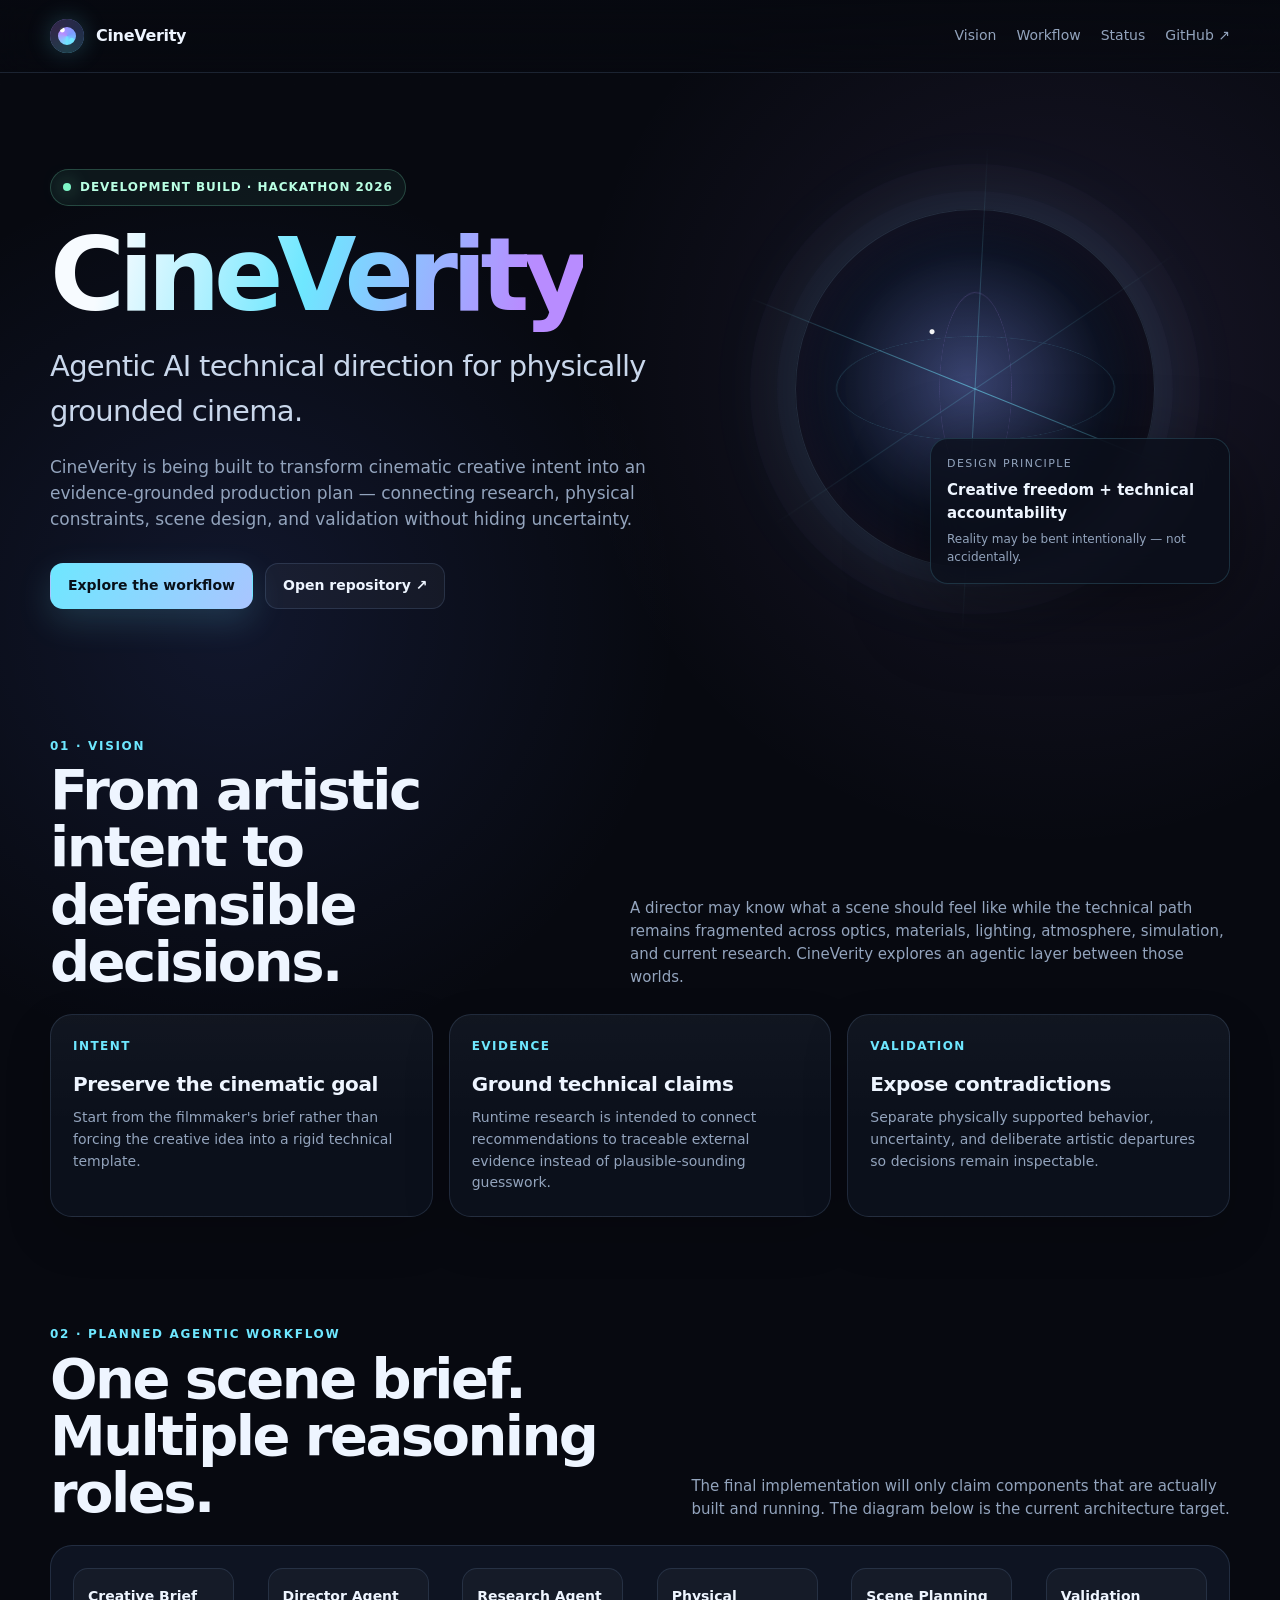
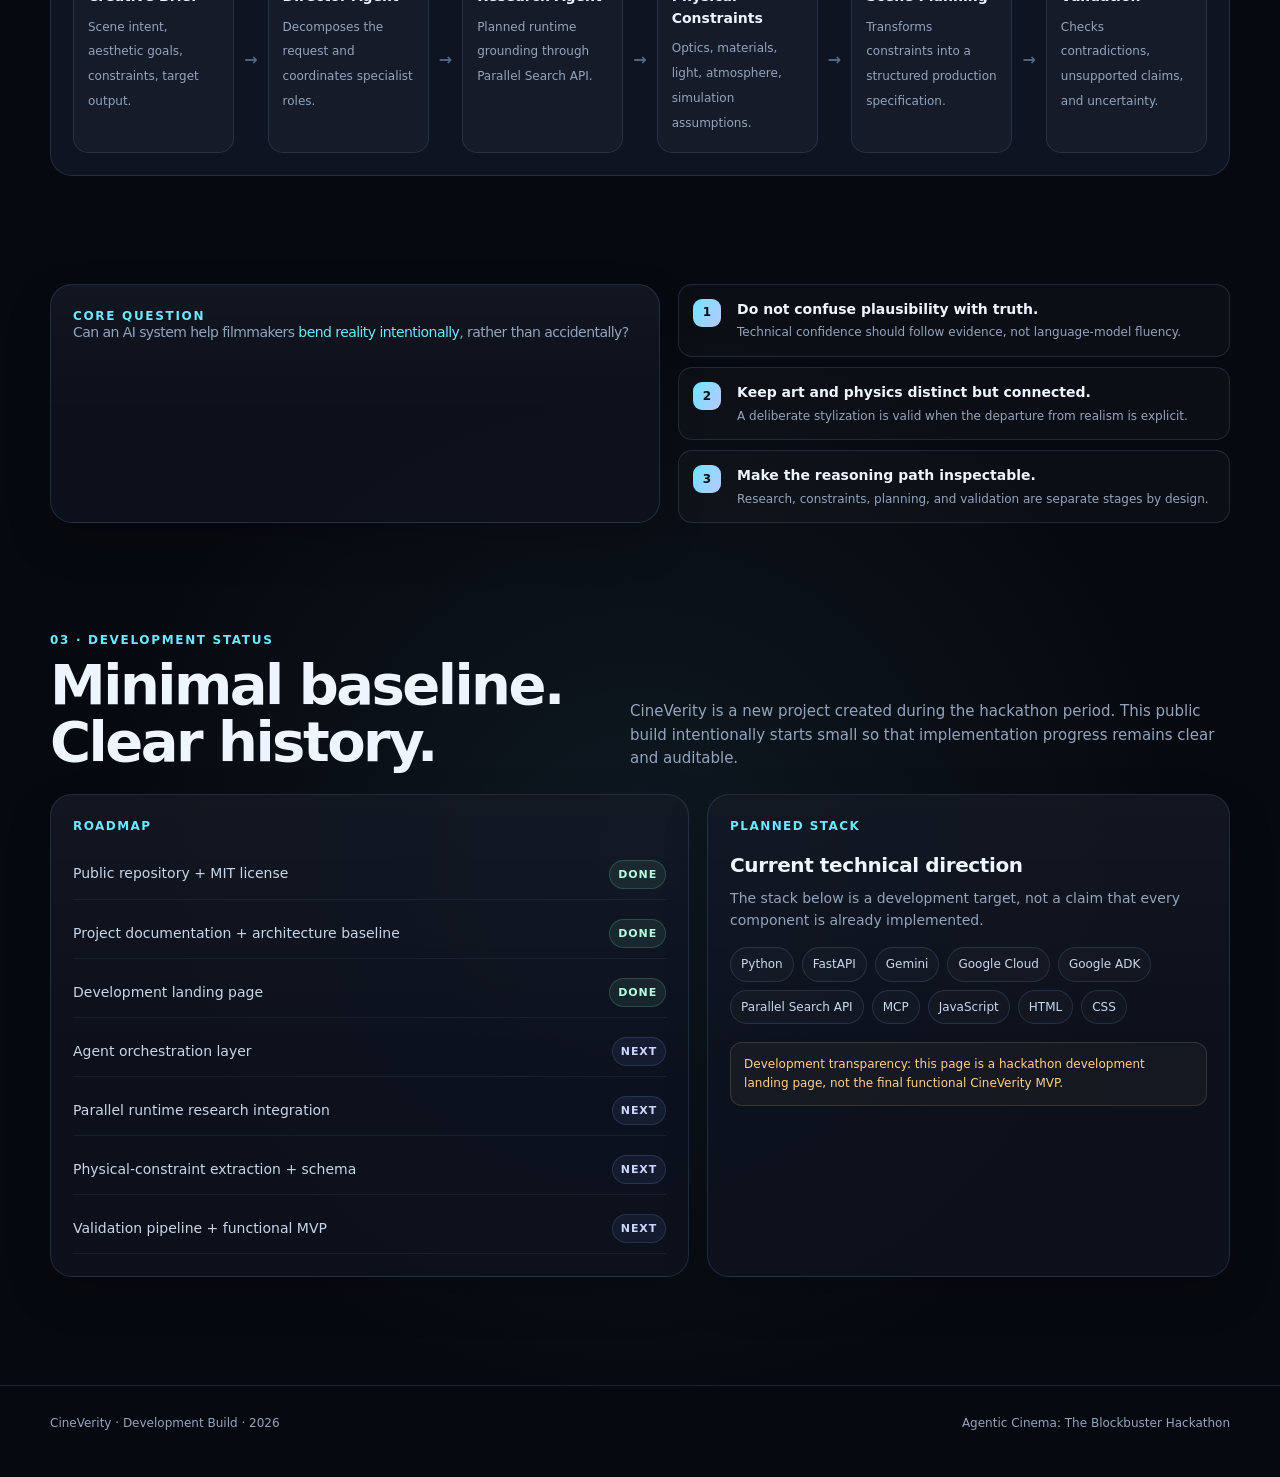
==== index.html @ a11a8a52 "chore: initialize CineVerity hackathon scaffold Add development landing page, architecture documenta" ====
<!DOCTYPE html>
<html lang="en">
<head>
  <meta charset="UTF-8" />
  <meta name="viewport" content="width=device-width, initial-scale=1.0" />
  <meta name="description" content="CineVerity — an agentic AI technical director for evidence-grounded, physically coherent cinematic production planning." />
  <meta name="theme-color" content="#070910" />
  <title>CineVerity — Agentic AI Technical Director</title>
  <style>
    :root{--bg:#070910;--panel:rgba(14,19,31,.74);--text:#eef5ff;--muted:#93a4bd;--line:rgba(157,198,255,.14);--cyan:#6ee7ff;--blue:#7c9cff;--violet:#b88cff;--green:#7ef6c7;--warning:#ffd18a;--radius:22px;--max:1180px}
    *{box-sizing:border-box}html{scroll-behavior:smooth}body{margin:0;min-height:100vh;color:var(--text);background:radial-gradient(circle at 18% 20%,rgba(92,124,255,.12),transparent 28rem),radial-gradient(circle at 82% 12%,rgba(184,140,255,.10),transparent 30rem),radial-gradient(circle at 50% 80%,rgba(110,231,255,.07),transparent 34rem),var(--bg);font-family:Inter,ui-sans-serif,system-ui,-apple-system,BlinkMacSystemFont,"Segoe UI",sans-serif;line-height:1.55;overflow-x:hidden}
    body:before{content:"";position:fixed;inset:0;pointer-events:none;opacity:.18;background-image:linear-gradient(rgba(255,255,255,.025) 1px,transparent 1px),linear-gradient(90deg,rgba(255,255,255,.025) 1px,transparent 1px);background-size:42px 42px;mask-image:linear-gradient(to bottom,black,transparent 92%)}
    a{color:inherit;text-decoration:none}.shell{width:min(calc(100% - 34px),var(--max));margin:0 auto}.nav{position:sticky;top:0;z-index:20;backdrop-filter:blur(18px);background:linear-gradient(to bottom,rgba(7,9,16,.92),rgba(7,9,16,.62));border-bottom:1px solid var(--line)}
    .nav-inner{height:72px;display:flex;align-items:center;justify-content:space-between;gap:24px}.brand{display:flex;align-items:center;gap:12px;font-weight:760;letter-spacing:-.02em}.mark{width:34px;height:34px;border-radius:50%;background:radial-gradient(circle at 36% 32%,#fff 0 2px,transparent 3px),radial-gradient(circle at 64% 63%,var(--cyan) 0 2px,transparent 3px),conic-gradient(from 180deg,var(--cyan),var(--violet),var(--blue),var(--cyan));box-shadow:0 0 24px rgba(110,231,255,.22),inset 0 0 0 8px rgba(7,9,16,.76)}
    .nav-links{display:flex;align-items:center;gap:20px;color:var(--muted);font-size:14px}.nav-links a:hover{color:var(--text)}.hero{padding:96px 0 74px}.hero-grid{display:grid;grid-template-columns:1.1fr .9fr;gap:48px;align-items:center}
    .badge{display:inline-flex;align-items:center;gap:9px;padding:8px 12px;border:1px solid rgba(126,246,199,.22);background:rgba(126,246,199,.06);color:#b9ffe3;border-radius:999px;font-size:12px;letter-spacing:.08em;text-transform:uppercase;font-weight:720}.dot{width:8px;height:8px;border-radius:50%;background:var(--green);box-shadow:0 0 18px rgba(126,246,199,.65)}
    h1{margin:22px 0 0;font-size:clamp(54px,8vw,104px);line-height:.92;letter-spacing:-.062em}.gradient-text{background:linear-gradient(105deg,#f7fbff 12%,var(--cyan) 48%,var(--violet) 88%);-webkit-background-clip:text;background-clip:text;color:transparent}.kicker{margin:22px 0 0;color:#c9d7eb;font-size:clamp(20px,2.6vw,29px);letter-spacing:-.024em;max-width:760px;font-weight:540}.lead{margin:20px 0 0;color:var(--muted);max-width:720px;font-size:17px}
    .actions{display:flex;flex-wrap:wrap;gap:12px;margin-top:30px}.button{display:inline-flex;align-items:center;justify-content:center;gap:10px;min-height:46px;padding:0 17px;border-radius:13px;border:1px solid var(--line);background:rgba(255,255,255,.04);font-size:14px;font-weight:700;transition:.18s}.button:hover{transform:translateY(-2px);border-color:rgba(110,231,255,.34);background:rgba(110,231,255,.07)}.button.primary{color:#081019;background:linear-gradient(120deg,var(--cyan),#a9c5ff);border-color:transparent;box-shadow:0 12px 34px rgba(110,231,255,.16)}
    .hero-orbit{min-height:430px;display:grid;place-items:center;position:relative}.orb{width:min(78vw,360px);aspect-ratio:1;border-radius:50%;position:relative;background:radial-gradient(circle at 38% 34%,rgba(255,255,255,.95) 0 2px,transparent 3px),radial-gradient(circle at 48% 48%,rgba(124,156,255,.35),rgba(13,20,37,.92) 50%,rgba(7,9,16,.98) 70%);border:1px solid rgba(159,198,255,.18);box-shadow:0 0 0 18px rgba(124,156,255,.022),0 0 0 45px rgba(184,140,255,.018),0 0 92px rgba(110,231,255,.12),inset 0 0 55px rgba(184,140,255,.10);animation:float 7s ease-in-out infinite}.orb:before,.orb:after{content:"";position:absolute;inset:11%;border-radius:50%;border:1px solid rgba(110,231,255,.17);transform:rotateX(68deg) rotateZ(20deg)}.orb:after{inset:23%;border-color:rgba(184,140,255,.20);transform:rotateY(68deg) rotateZ(-24deg)}
    .ray{position:absolute;left:50%;top:50%;width:135%;height:1px;transform-origin:center;background:linear-gradient(90deg,transparent,rgba(110,231,255,.58),transparent)}.r1{transform:translate(-50%,-50%) rotate(22deg)}.r2{transform:translate(-50%,-50%) rotate(93deg);opacity:.58}.r3{transform:translate(-50%,-50%) rotate(146deg);opacity:.34}.signal-card{position:absolute;right:0;bottom:20px;width:min(82%,300px);padding:16px;border-radius:18px;background:rgba(11,15,26,.78);border:1px solid rgba(110,231,255,.16);box-shadow:0 24px 80px rgba(0,0,0,.42);backdrop-filter:blur(18px)}.signal-label{color:var(--muted);font-size:11px;text-transform:uppercase;letter-spacing:.13em}.signal-value{margin-top:7px;font-weight:760;font-size:15px}.signal-note{margin-top:4px;color:var(--muted);font-size:12px}
    .section{padding:54px 0}.section-head{display:flex;align-items:end;justify-content:space-between;gap:28px;margin-bottom:24px}.eyebrow{color:var(--cyan);font-size:12px;text-transform:uppercase;font-weight:760;letter-spacing:.14em}h2{margin:6px 0 0;font-size:clamp(32px,5vw,56px);letter-spacing:-.045em;line-height:1.02}.section-copy{max-width:600px;color:var(--muted);font-size:15px}.grid-3{display:grid;grid-template-columns:repeat(3,1fr);gap:16px}.card{position:relative;border-radius:var(--radius);padding:22px;background:linear-gradient(180deg,rgba(255,255,255,.025),transparent 55%),var(--panel);border:1px solid var(--line);box-shadow:0 18px 46px rgba(0,0,0,.18);overflow:hidden}.card-index{color:var(--cyan);font-size:12px;font-weight:760;letter-spacing:.12em}.card h3{margin:14px 0 7px;letter-spacing:-.02em;font-size:20px}.card p{margin:0;color:var(--muted);font-size:14px}
    .workflow{margin-top:20px;padding:22px;border:1px solid var(--line);background:rgba(16,22,36,.92);border-radius:var(--radius);overflow-x:auto}.flow{display:flex;align-items:stretch;gap:10px;min-width:920px}.node{flex:1 0 150px;padding:17px 14px;border-radius:15px;background:rgba(255,255,255,.03);border:1px solid rgba(157,198,255,.13);min-height:110px}.node strong{display:block;font-size:14px;margin-bottom:6px}.node span{color:var(--muted);font-size:12px}.arrow{align-self:center;color:#536983;font-weight:800}
    .truth-panel{display:grid;grid-template-columns:1.05fr .95fr;gap:18px}.quote{font-size:clamp(28px,4vw,46px);letter-spacing:-.04em;line-height:1.08;margin:0}.quote em{color:var(--cyan);font-style:normal}.principles{display:grid;gap:10px}.principle{display:grid;grid-template-columns:32px 1fr;gap:12px;align-items:start;padding:14px;border-radius:14px;border:1px solid var(--line);background:rgba(255,255,255,.025)}.principle-number{width:28px;height:28px;display:grid;place-items:center;border-radius:9px;font-size:12px;font-weight:800;color:#061018;background:linear-gradient(120deg,var(--cyan),#b9c8ff)}.principle strong{display:block;font-size:14px}.principle span{display:block;margin-top:3px;color:var(--muted);font-size:12px}
    .status{display:grid;grid-template-columns:1.1fr .9fr;gap:18px}.progress-list{list-style:none;padding:0;margin:14px 0 0;display:grid;gap:9px}.progress-list li{display:flex;align-items:center;justify-content:space-between;gap:20px;padding:10px 0;border-bottom:1px solid rgba(157,198,255,.08);color:#c9d6e8;font-size:14px}.state{font-size:11px;font-weight:800;text-transform:uppercase;letter-spacing:.08em;padding:5px 8px;border-radius:999px;white-space:nowrap}.done{color:#b8ffe2;background:rgba(126,246,199,.08);border:1px solid rgba(126,246,199,.18)}.next{color:#cbd5ff;background:rgba(124,156,255,.08);border:1px solid rgba(124,156,255,.18)}.stack{display:flex;flex-wrap:wrap;gap:8px;margin-top:16px}.chip{border-radius:999px;padding:7px 10px;font-size:12px;color:#c9d8ee;border:1px solid var(--line);background:rgba(255,255,255,.025)}.disclaimer{color:var(--warning);font-size:12px;margin-top:18px;padding:12px 13px;border:1px solid rgba(255,209,138,.15);background:rgba(255,209,138,.045);border-radius:12px}
    footer{margin-top:54px;border-top:1px solid var(--line);padding:28px 0 44px;color:var(--muted);font-size:12px}.footer-inner{display:flex;justify-content:space-between;gap:24px;flex-wrap:wrap}@keyframes float{0%,100%{transform:translateY(0)}50%{transform:translateY(-12px)}}@media(max-width:900px){.hero-grid,.truth-panel,.status{grid-template-columns:1fr}.hero{padding-top:70px}.hero-orbit{min-height:360px;margin-top:10px}.signal-card{right:6%}.grid-3{grid-template-columns:1fr}.section-head{align-items:start;flex-direction:column}}@media(max-width:640px){.nav-links a:not(.repo-link){display:none}.nav-inner{height:64px}.hero{padding-top:58px}.shell{width:min(calc(100% - 24px),var(--max));}.card{padding:18px}.hero-orbit{min-height:320px}.signal-card{right:0;bottom:0}}@media(prefers-reduced-motion:reduce){html{scroll-behavior:auto}.orb{animation:none}.button{transition:none}}
  </style>
</head>
<body>
  <nav class="nav"><div class="shell nav-inner"><a class="brand" href="#top"><span class="mark"></span><span>CineVerity</span></a><div class="nav-links"><a href="#vision">Vision</a><a href="#workflow">Workflow</a><a href="#status">Status</a><a class="repo-link" href="https://github.com/victortutu-hub/cineverity" target="_blank" rel="noopener noreferrer">GitHub ↗</a></div></div></nav>
  <main id="top">
    <section class="hero"><div class="shell hero-grid"><div><div class="badge"><span class="dot"></span> Development build · Hackathon 2026</div><h1><span class="gradient-text">CineVerity</span></h1><p class="kicker">Agentic AI technical direction for physically grounded cinema.</p><p class="lead">CineVerity is being built to transform cinematic creative intent into an evidence-grounded production plan — connecting research, physical constraints, scene design, and validation without hiding uncertainty.</p><div class="actions"><a class="button primary" href="#workflow">Explore the workflow</a><a class="button" href="https://github.com/victortutu-hub/cineverity" target="_blank" rel="noopener noreferrer">Open repository ↗</a></div></div><div class="hero-orbit"><div class="orb"><span class="ray r1"></span><span class="ray r2"></span><span class="ray r3"></span></div><div class="signal-card"><div class="signal-label">Design principle</div><div class="signal-value">Creative freedom + technical accountability</div><div class="signal-note">Reality may be bent intentionally — not accidentally.</div></div></div></div></section>
    <section class="section" id="vision"><div class="shell"><div class="section-head"><div><div class="eyebrow">01 · Vision</div><h2>From artistic intent to defensible decisions.</h2></div><div class="section-copy">A director may know what a scene should feel like while the technical path remains fragmented across optics, materials, lighting, atmosphere, simulation, and current research. CineVerity explores an agentic layer between those worlds.</div></div><div class="grid-3"><article class="card"><div class="card-index">INTENT</div><h3>Preserve the cinematic goal</h3><p>Start from the filmmaker's brief rather than forcing the creative idea into a rigid technical template.</p></article><article class="card"><div class="card-index">EVIDENCE</div><h3>Ground technical claims</h3><p>Runtime research is intended to connect recommendations to traceable external evidence instead of plausible-sounding guesswork.</p></article><article class="card"><div class="card-index">VALIDATION</div><h3>Expose contradictions</h3><p>Separate physically supported behavior, uncertainty, and deliberate artistic departures so decisions remain inspectable.</p></article></div></div></section>
    <section class="section" id="workflow"><div class="shell"><div class="section-head"><div><div class="eyebrow">02 · Planned agentic workflow</div><h2>One scene brief. Multiple reasoning roles.</h2></div><div class="section-copy">The final implementation will only claim components that are actually built and running. The diagram below is the current architecture target.</div></div><div class="workflow"><div class="flow"><div class="node"><strong>Creative Brief</strong><span>Scene intent, aesthetic goals, constraints, target output.</span></div><div class="arrow">→</div><div class="node"><strong>Director Agent</strong><span>Decomposes the request and coordinates specialist roles.</span></div><div class="arrow">→</div><div class="node"><strong>Research Agent</strong><span>Planned runtime grounding through Parallel Search API.</span></div><div class="arrow">→</div><div class="node"><strong>Physical Constraints</strong><span>Optics, materials, light, atmosphere, simulation assumptions.</span></div><div class="arrow">→</div><div class="node"><strong>Scene Planning</strong><span>Transforms constraints into a structured production specification.</span></div><div class="arrow">→</div><div class="node"><strong>Validation</strong><span>Checks contradictions, unsupported claims, and uncertainty.</span></div></div></div></div></section>
    <section class="section"><div class="shell truth-panel"><article class="card"><div class="eyebrow">Core question</div><p class="quote">Can an AI system help filmmakers <em>bend reality intentionally</em>, rather than accidentally?</p></article><div class="principles"><div class="principle"><div class="principle-number">1</div><div><strong>Do not confuse plausibility with truth.</strong><span>Technical confidence should follow evidence, not language-model fluency.</span></div></div><div class="principle"><div class="principle-number">2</div><div><strong>Keep art and physics distinct but connected.</strong><span>A deliberate stylization is valid when the departure from realism is explicit.</span></div></div><div class="principle"><div class="principle-number">3</div><div><strong>Make the reasoning path inspectable.</strong><span>Research, constraints, planning, and validation are separate stages by design.</span></div></div></div></div></section>
    <section class="section" id="status"><div class="shell"><div class="section-head"><div><div class="eyebrow">03 · Development status</div><h2>Minimal baseline. Clear history.</h2></div><div class="section-copy">CineVerity is a new project created during the hackathon period. This public build intentionally starts small so that implementation progress remains clear and auditable.</div></div><div class="status"><article class="card"><div class="card-index">ROADMAP</div><ul class="progress-list"><li><span>Public repository + MIT license</span><span class="state done">Done</span></li><li><span>Project documentation + architecture baseline</span><span class="state done">Done</span></li><li><span>Development landing page</span><span class="state done">Done</span></li><li><span>Agent orchestration layer</span><span class="state next">Next</span></li><li><span>Parallel runtime research integration</span><span class="state next">Next</span></li><li><span>Physical-constraint extraction + schema</span><span class="state next">Next</span></li><li><span>Validation pipeline + functional MVP</span><span class="state next">Next</span></li></ul></article><article class="card"><div class="card-index">PLANNED STACK</div><h3>Current technical direction</h3><p>The stack below is a development target, not a claim that every component is already implemented.</p><div class="stack"><span class="chip">Python</span><span class="chip">FastAPI</span><span class="chip">Gemini</span><span class="chip">Google Cloud</span><span class="chip">Google ADK</span><span class="chip">Parallel Search API</span><span class="chip">MCP</span><span class="chip">JavaScript</span><span class="chip">HTML</span><span class="chip">CSS</span></div><div class="disclaimer">Development transparency: this page is a hackathon development landing page, not the final functional CineVerity MVP.</div></article></div></div></section>
  </main>
  <footer><div class="shell footer-inner"><span>CineVerity · Development Build · 2026</span><span>Agentic Cinema: The Blockbuster Hackathon</span></div></footer>
</body></html>
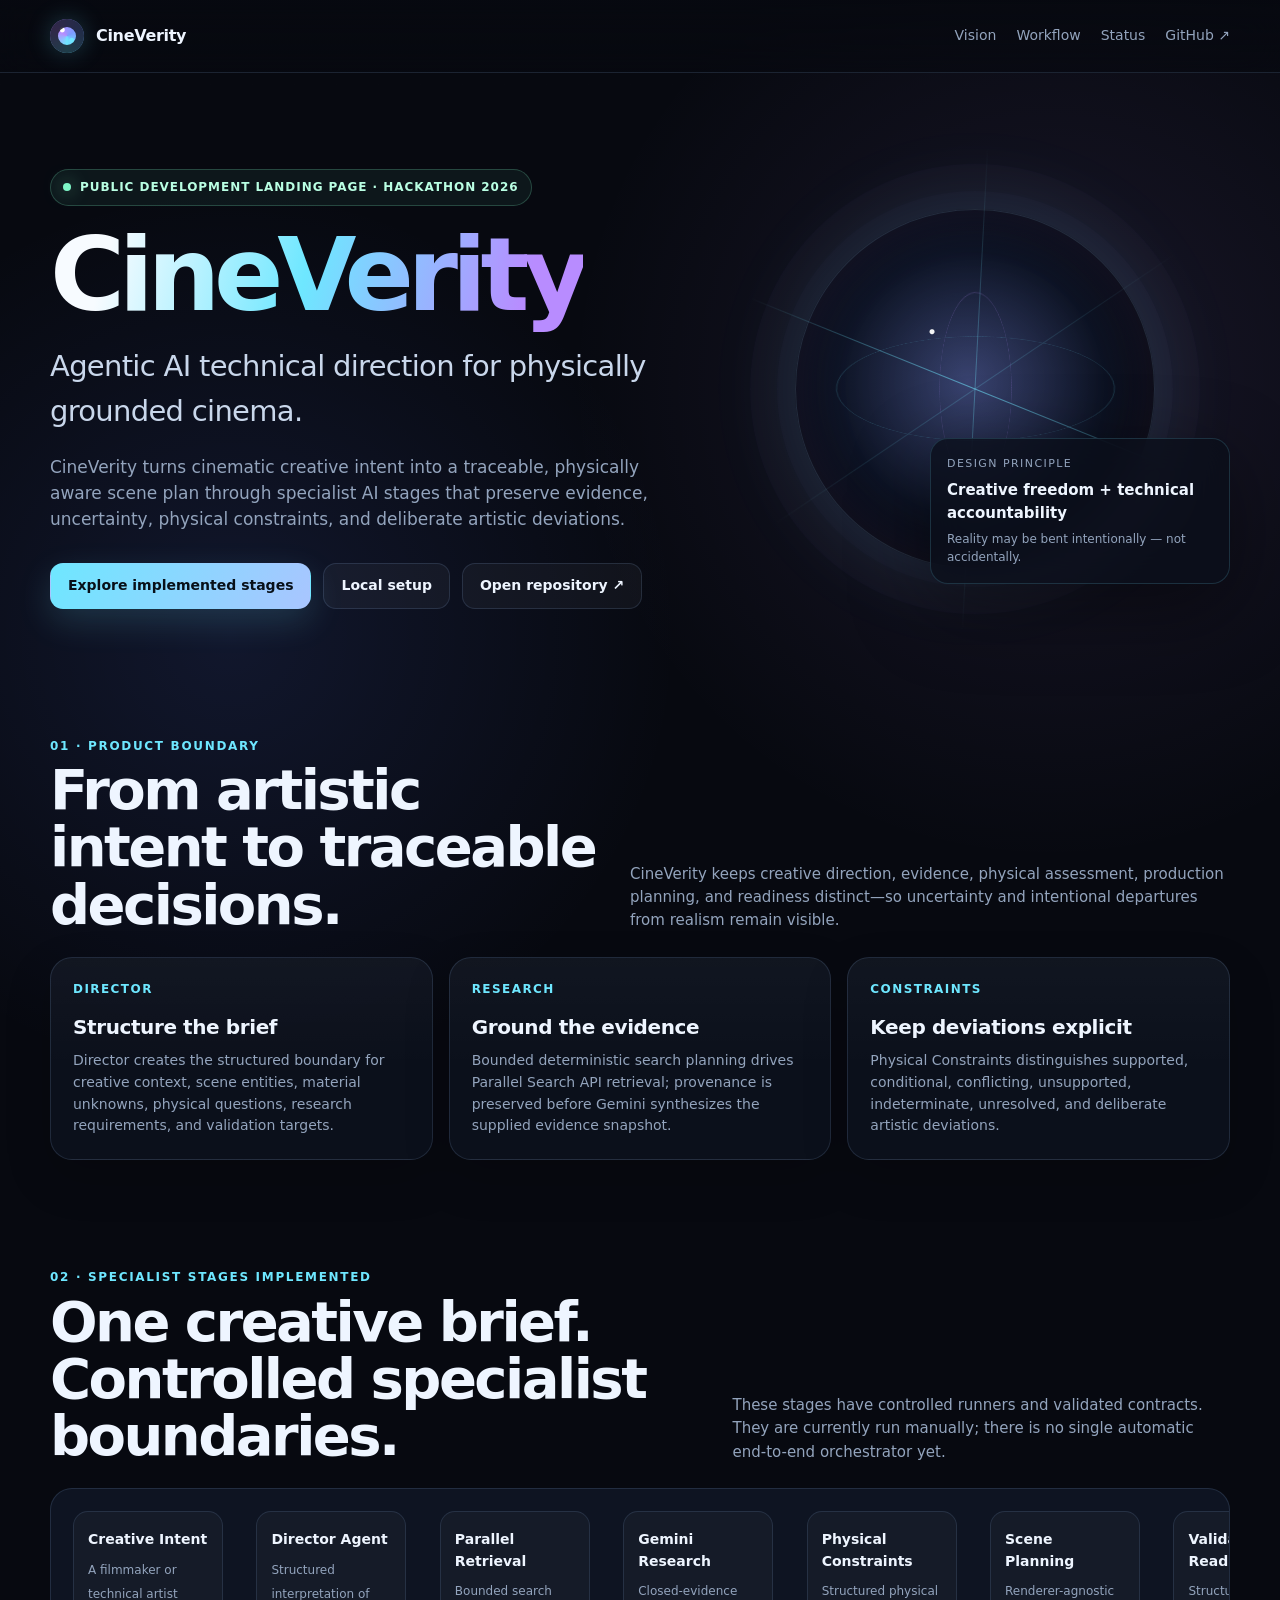
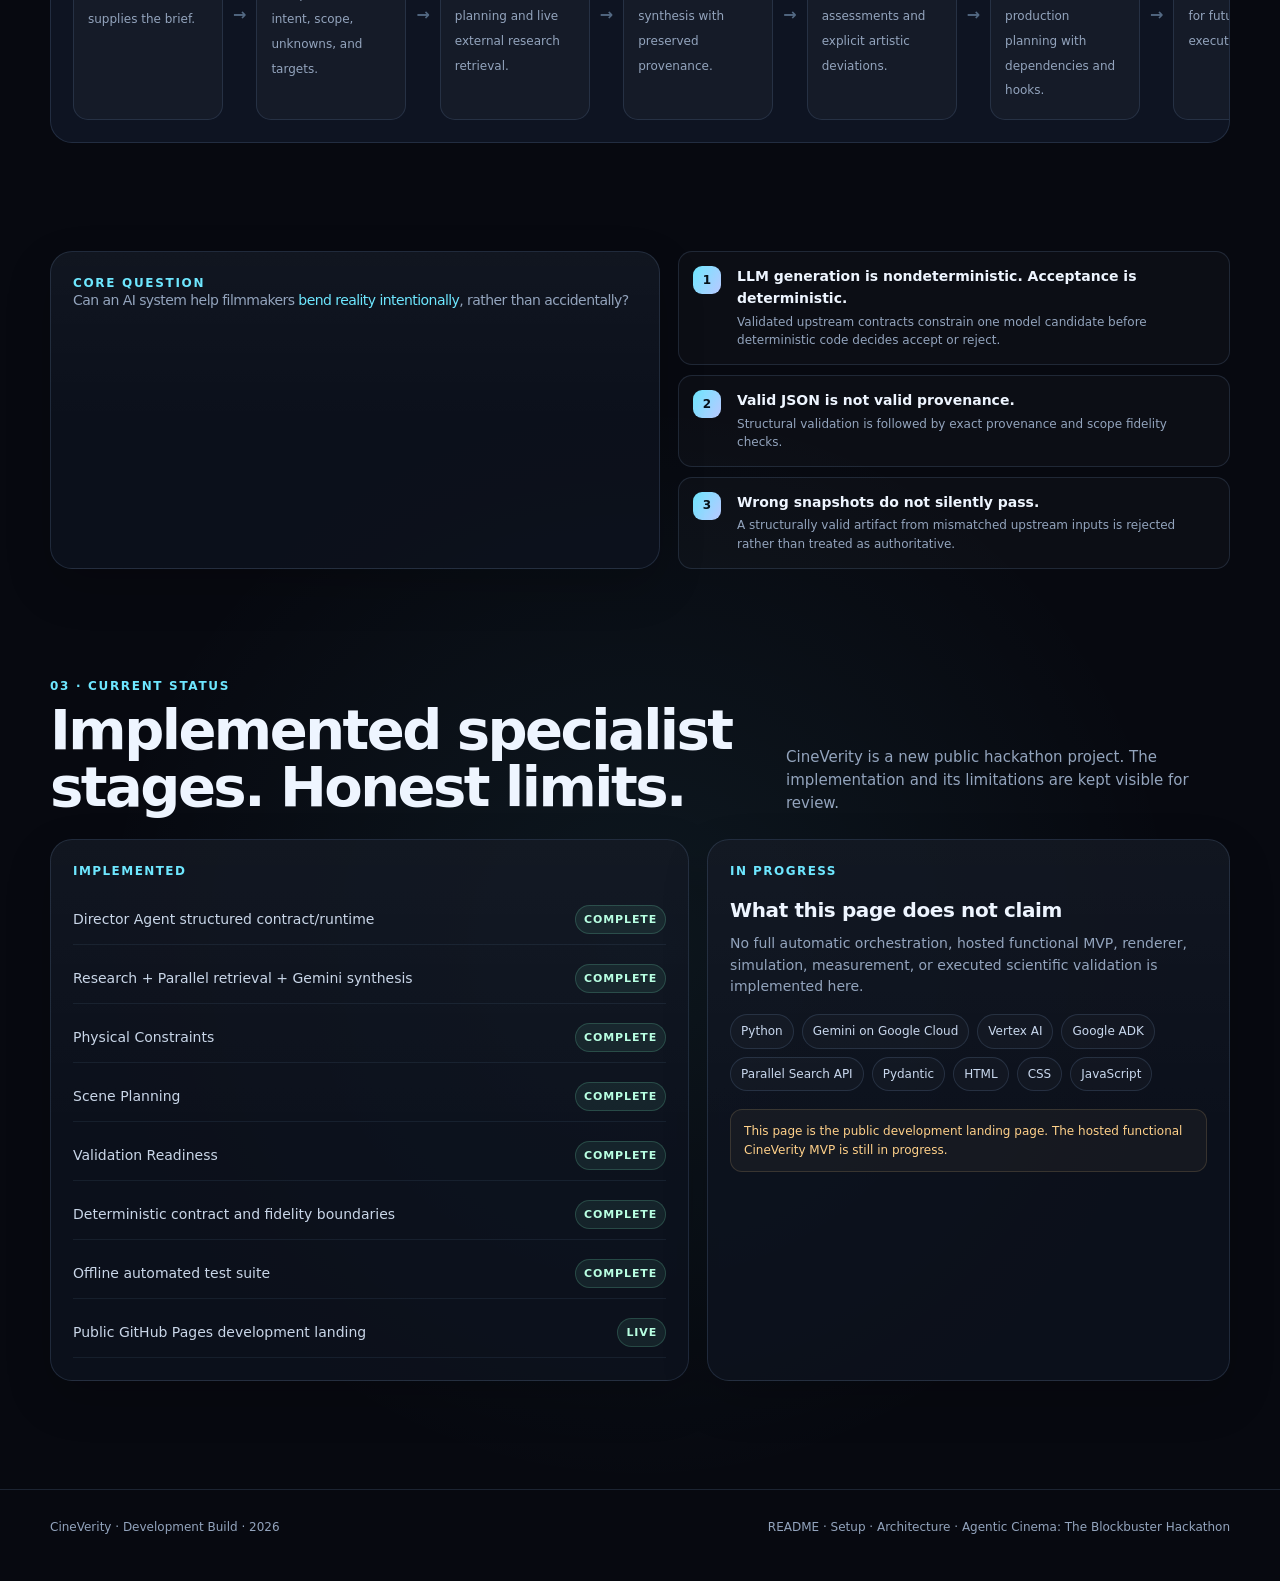
==== commit 657a42c9: "docs: refresh hackathon setup and public landing" ====
--- a/index.html
+++ b/index.html
@@ -28,11 +28,11 @@
 <body>
   <nav class="nav"><div class="shell nav-inner"><a class="brand" href="#top"><span class="mark"></span><span>CineVerity</span></a><div class="nav-links"><a href="#vision">Vision</a><a href="#workflow">Workflow</a><a href="#status">Status</a><a class="repo-link" href="https://github.com/victortutu-hub/cineverity" target="_blank" rel="noopener noreferrer">GitHub ↗</a></div></div></nav>
   <main id="top">
-    <section class="hero"><div class="shell hero-grid"><div><div class="badge"><span class="dot"></span> Development build · Hackathon 2026</div><h1><span class="gradient-text">CineVerity</span></h1><p class="kicker">Agentic AI technical direction for physically grounded cinema.</p><p class="lead">CineVerity is being built to transform cinematic creative intent into an evidence-grounded production plan — connecting research, physical constraints, scene design, and validation without hiding uncertainty.</p><div class="actions"><a class="button primary" href="#workflow">Explore the workflow</a><a class="button" href="https://github.com/victortutu-hub/cineverity" target="_blank" rel="noopener noreferrer">Open repository ↗</a></div></div><div class="hero-orbit"><div class="orb"><span class="ray r1"></span><span class="ray r2"></span><span class="ray r3"></span></div><div class="signal-card"><div class="signal-label">Design principle</div><div class="signal-value">Creative freedom + technical accountability</div><div class="signal-note">Reality may be bent intentionally — not accidentally.</div></div></div></div></section>
-    <section class="section" id="vision"><div class="shell"><div class="section-head"><div><div class="eyebrow">01 · Vision</div><h2>From artistic intent to defensible decisions.</h2></div><div class="section-copy">A director may know what a scene should feel like while the technical path remains fragmented across optics, materials, lighting, atmosphere, simulation, and current research. CineVerity explores an agentic layer between those worlds.</div></div><div class="grid-3"><article class="card"><div class="card-index">INTENT</div><h3>Preserve the cinematic goal</h3><p>Start from the filmmaker's brief rather than forcing the creative idea into a rigid technical template.</p></article><article class="card"><div class="card-index">EVIDENCE</div><h3>Ground technical claims</h3><p>Runtime research is intended to connect recommendations to traceable external evidence instead of plausible-sounding guesswork.</p></article><article class="card"><div class="card-index">VALIDATION</div><h3>Expose contradictions</h3><p>Separate physically supported behavior, uncertainty, and deliberate artistic departures so decisions remain inspectable.</p></article></div></div></section>
-    <section class="section" id="workflow"><div class="shell"><div class="section-head"><div><div class="eyebrow">02 · Planned agentic workflow</div><h2>One scene brief. Multiple reasoning roles.</h2></div><div class="section-copy">The final implementation will only claim components that are actually built and running. The diagram below is the current architecture target.</div></div><div class="workflow"><div class="flow"><div class="node"><strong>Creative Brief</strong><span>Scene intent, aesthetic goals, constraints, target output.</span></div><div class="arrow">→</div><div class="node"><strong>Director Agent</strong><span>Decomposes the request and coordinates specialist roles.</span></div><div class="arrow">→</div><div class="node"><strong>Research Agent</strong><span>Planned runtime grounding through Parallel Search API.</span></div><div class="arrow">→</div><div class="node"><strong>Physical Constraints</strong><span>Optics, materials, light, atmosphere, simulation assumptions.</span></div><div class="arrow">→</div><div class="node"><strong>Scene Planning</strong><span>Transforms constraints into a structured production specification.</span></div><div class="arrow">→</div><div class="node"><strong>Validation</strong><span>Checks contradictions, unsupported claims, and uncertainty.</span></div></div></div></div></section>
-    <section class="section"><div class="shell truth-panel"><article class="card"><div class="eyebrow">Core question</div><p class="quote">Can an AI system help filmmakers <em>bend reality intentionally</em>, rather than accidentally?</p></article><div class="principles"><div class="principle"><div class="principle-number">1</div><div><strong>Do not confuse plausibility with truth.</strong><span>Technical confidence should follow evidence, not language-model fluency.</span></div></div><div class="principle"><div class="principle-number">2</div><div><strong>Keep art and physics distinct but connected.</strong><span>A deliberate stylization is valid when the departure from realism is explicit.</span></div></div><div class="principle"><div class="principle-number">3</div><div><strong>Make the reasoning path inspectable.</strong><span>Research, constraints, planning, and validation are separate stages by design.</span></div></div></div></div></section>
-    <section class="section" id="status"><div class="shell"><div class="section-head"><div><div class="eyebrow">03 · Development status</div><h2>Minimal baseline. Clear history.</h2></div><div class="section-copy">CineVerity is a new project created during the hackathon period. This public build intentionally starts small so that implementation progress remains clear and auditable.</div></div><div class="status"><article class="card"><div class="card-index">ROADMAP</div><ul class="progress-list"><li><span>Public repository + MIT license</span><span class="state done">Done</span></li><li><span>Project documentation + architecture baseline</span><span class="state done">Done</span></li><li><span>Development landing page</span><span class="state done">Done</span></li><li><span>Agent orchestration layer</span><span class="state next">Next</span></li><li><span>Parallel runtime research integration</span><span class="state next">Next</span></li><li><span>Physical-constraint extraction + schema</span><span class="state next">Next</span></li><li><span>Validation pipeline + functional MVP</span><span class="state next">Next</span></li></ul></article><article class="card"><div class="card-index">PLANNED STACK</div><h3>Current technical direction</h3><p>The stack below is a development target, not a claim that every component is already implemented.</p><div class="stack"><span class="chip">Python</span><span class="chip">FastAPI</span><span class="chip">Gemini</span><span class="chip">Google Cloud</span><span class="chip">Google ADK</span><span class="chip">Parallel Search API</span><span class="chip">MCP</span><span class="chip">JavaScript</span><span class="chip">HTML</span><span class="chip">CSS</span></div><div class="disclaimer">Development transparency: this page is a hackathon development landing page, not the final functional CineVerity MVP.</div></article></div></div></section>
+    <section class="hero"><div class="shell hero-grid"><div><div class="badge"><span class="dot"></span> Public development landing page · Hackathon 2026</div><h1><span class="gradient-text">CineVerity</span></h1><p class="kicker">Agentic AI technical direction for physically grounded cinema.</p><p class="lead">CineVerity turns cinematic creative intent into a traceable, physically aware scene plan through specialist AI stages that preserve evidence, uncertainty, physical constraints, and deliberate artistic deviations.</p><div class="actions"><a class="button primary" href="#workflow">Explore implemented stages</a><a class="button" href="docs/setup.md">Local setup</a><a class="button" href="https://github.com/victortutu-hub/cineverity" target="_blank" rel="noopener noreferrer">Open repository ↗</a></div></div><div class="hero-orbit"><div class="orb"><span class="ray r1"></span><span class="ray r2"></span><span class="ray r3"></span></div><div class="signal-card"><div class="signal-label">Design principle</div><div class="signal-value">Creative freedom + technical accountability</div><div class="signal-note">Reality may be bent intentionally — not accidentally.</div></div></div></div></section>
+    <section class="section" id="vision"><div class="shell"><div class="section-head"><div><div class="eyebrow">01 · Product boundary</div><h2>From artistic intent to traceable decisions.</h2></div><div class="section-copy">CineVerity keeps creative direction, evidence, physical assessment, production planning, and readiness distinct—so uncertainty and intentional departures from realism remain visible.</div></div><div class="grid-3"><article class="card"><div class="card-index">DIRECTOR</div><h3>Structure the brief</h3><p>Director creates the structured boundary for creative context, scene entities, material unknowns, physical questions, research requirements, and validation targets.</p></article><article class="card"><div class="card-index">RESEARCH</div><h3>Ground the evidence</h3><p>Bounded deterministic search planning drives Parallel Search API retrieval; provenance is preserved before Gemini synthesizes the supplied evidence snapshot.</p></article><article class="card"><div class="card-index">CONSTRAINTS</div><h3>Keep deviations explicit</h3><p>Physical Constraints distinguishes supported, conditional, conflicting, unsupported, indeterminate, unresolved, and deliberate artistic deviations.</p></article></div></div></section>
+    <section class="section" id="workflow"><div class="shell"><div class="section-head"><div><div class="eyebrow">02 · Specialist stages implemented</div><h2>One creative brief. Controlled specialist boundaries.</h2></div><div class="section-copy">These stages have controlled runners and validated contracts. They are currently run manually; there is no single automatic end-to-end orchestrator yet.</div></div><div class="workflow"><div class="flow"><div class="node"><strong>Creative Intent</strong><span>A filmmaker or technical artist supplies the brief.</span></div><div class="arrow">→</div><div class="node"><strong>Director Agent</strong><span>Structured interpretation of intent, scope, unknowns, and targets.</span></div><div class="arrow">→</div><div class="node"><strong>Parallel Retrieval</strong><span>Bounded search planning and live external research retrieval.</span></div><div class="arrow">→</div><div class="node"><strong>Gemini Research</strong><span>Closed-evidence synthesis with preserved provenance.</span></div><div class="arrow">→</div><div class="node"><strong>Physical Constraints</strong><span>Structured physical assessments and explicit artistic deviations.</span></div><div class="arrow">→</div><div class="node"><strong>Scene Planning</strong><span>Renderer-agnostic production planning with dependencies and hooks.</span></div><div class="arrow">→</div><div class="node"><strong>Validation Readiness</strong><span>Structural preflight for future validation execution.</span></div></div></div></div></section>
+    <section class="section"><div class="shell truth-panel"><article class="card"><div class="eyebrow">Core question</div><p class="quote">Can an AI system help filmmakers <em>bend reality intentionally</em>, rather than accidentally?</p></article><div class="principles"><div class="principle"><div class="principle-number">1</div><div><strong>LLM generation is nondeterministic. Acceptance is deterministic.</strong><span>Validated upstream contracts constrain one model candidate before deterministic code decides accept or reject.</span></div></div><div class="principle"><div class="principle-number">2</div><div><strong>Valid JSON is not valid provenance.</strong><span>Structural validation is followed by exact provenance and scope fidelity checks.</span></div></div><div class="principle"><div class="principle-number">3</div><div><strong>Wrong snapshots do not silently pass.</strong><span>A structurally valid artifact from mismatched upstream inputs is rejected rather than treated as authoritative.</span></div></div></div></div></section>
+    <section class="section" id="status"><div class="shell"><div class="section-head"><div><div class="eyebrow">03 · Current status</div><h2>Implemented specialist stages. Honest limits.</h2></div><div class="section-copy">CineVerity is a new public hackathon project. The implementation and its limitations are kept visible for review.</div></div><div class="status"><article class="card"><div class="card-index">IMPLEMENTED</div><ul class="progress-list"><li><span>Director Agent structured contract/runtime</span><span class="state done">Complete</span></li><li><span>Research + Parallel retrieval + Gemini synthesis</span><span class="state done">Complete</span></li><li><span>Physical Constraints</span><span class="state done">Complete</span></li><li><span>Scene Planning</span><span class="state done">Complete</span></li><li><span>Validation Readiness</span><span class="state done">Complete</span></li><li><span>Deterministic contract and fidelity boundaries</span><span class="state done">Complete</span></li><li><span>Offline automated test suite</span><span class="state done">Complete</span></li><li><span>Public GitHub Pages development landing</span><span class="state done">Live</span></li></ul></article><article class="card"><div class="card-index">IN PROGRESS</div><h3>What this page does not claim</h3><p>No full automatic orchestration, hosted functional MVP, renderer, simulation, measurement, or executed scientific validation is implemented here.</p><div class="stack"><span class="chip">Python</span><span class="chip">Gemini on Google Cloud</span><span class="chip">Vertex AI</span><span class="chip">Google ADK</span><span class="chip">Parallel Search API</span><span class="chip">Pydantic</span><span class="chip">HTML</span><span class="chip">CSS</span><span class="chip">JavaScript</span></div><div class="disclaimer">This page is the public development landing page. The hosted functional CineVerity MVP is still in progress.</div></article></div></div></section>
   </main>
-  <footer><div class="shell footer-inner"><span>CineVerity · Development Build · 2026</span><span>Agentic Cinema: The Blockbuster Hackathon</span></div></footer>
+  <footer><div class="shell footer-inner"><span>CineVerity · Development Build · 2026</span><span><a href="README.md">README</a> · <a href="docs/setup.md">Setup</a> · <a href="docs/architecture.md">Architecture</a> · Agentic Cinema: The Blockbuster Hackathon</span></div></footer>
 </body></html>
